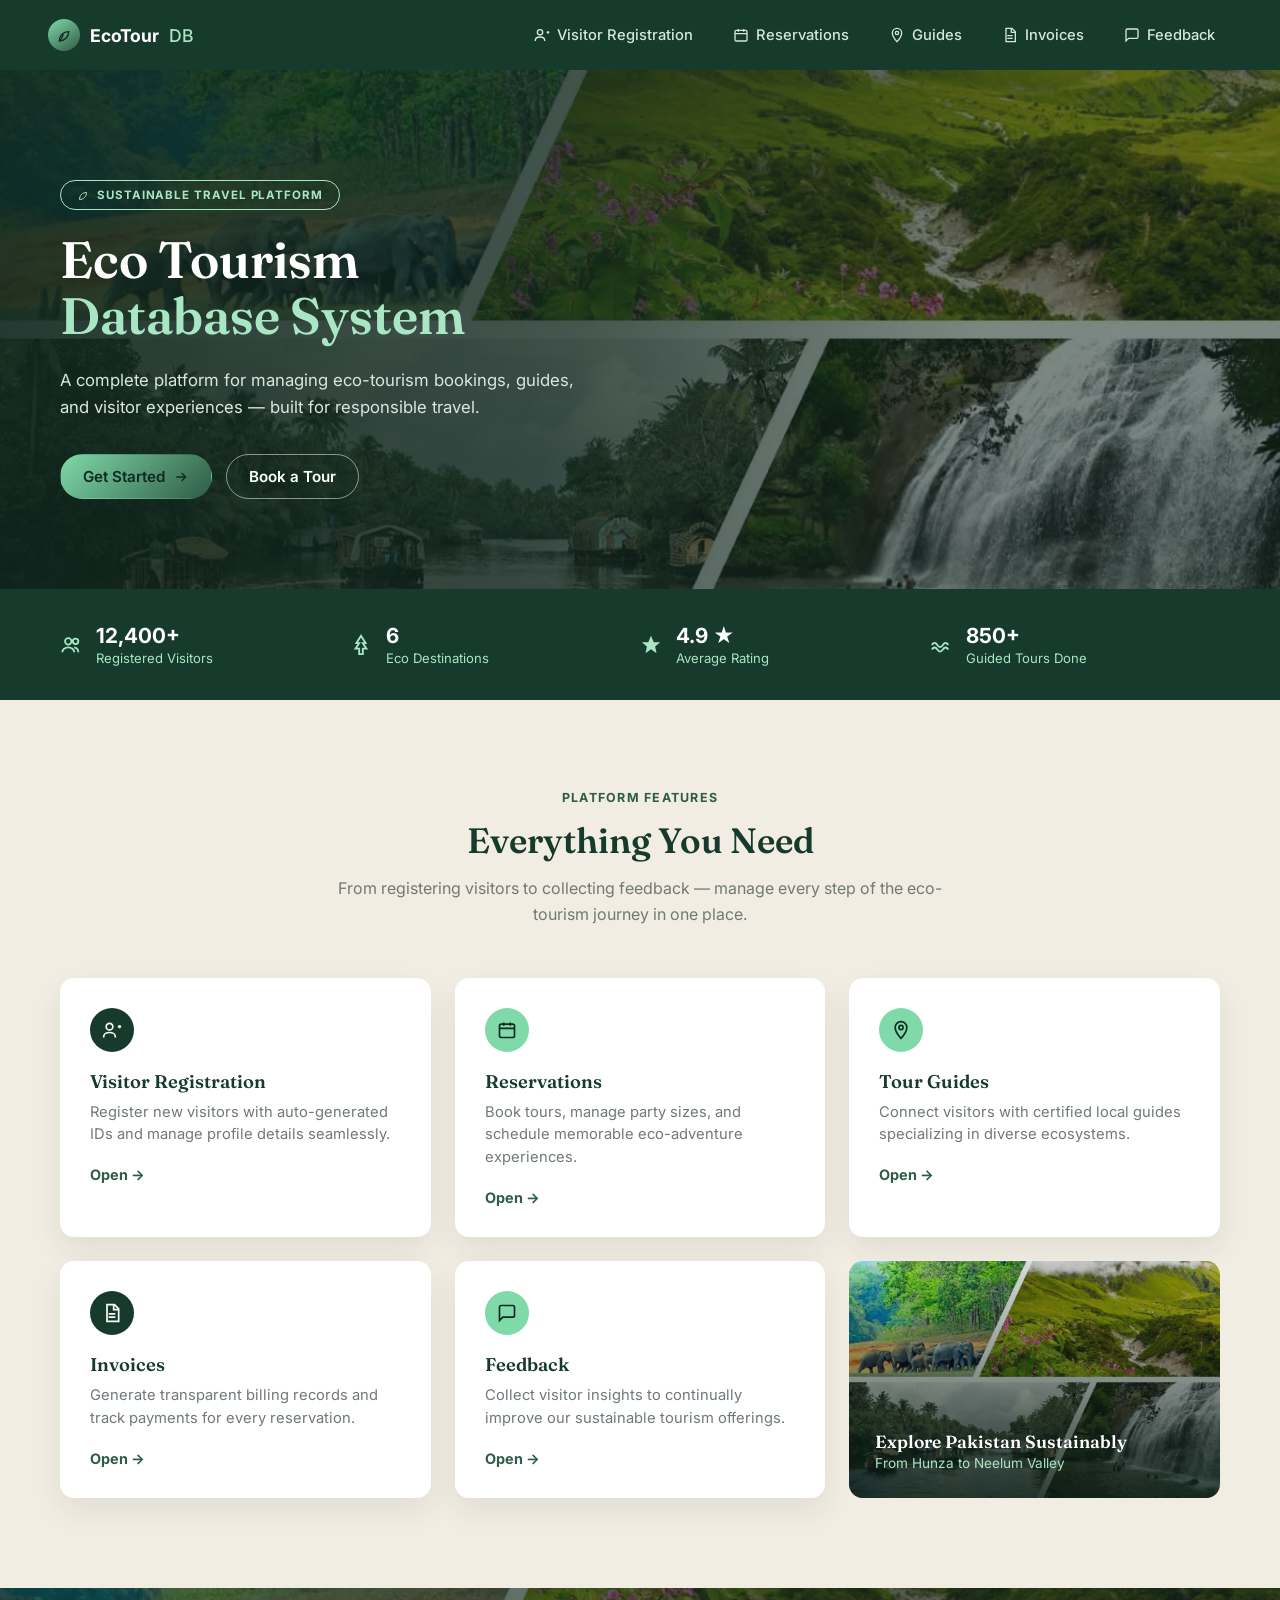
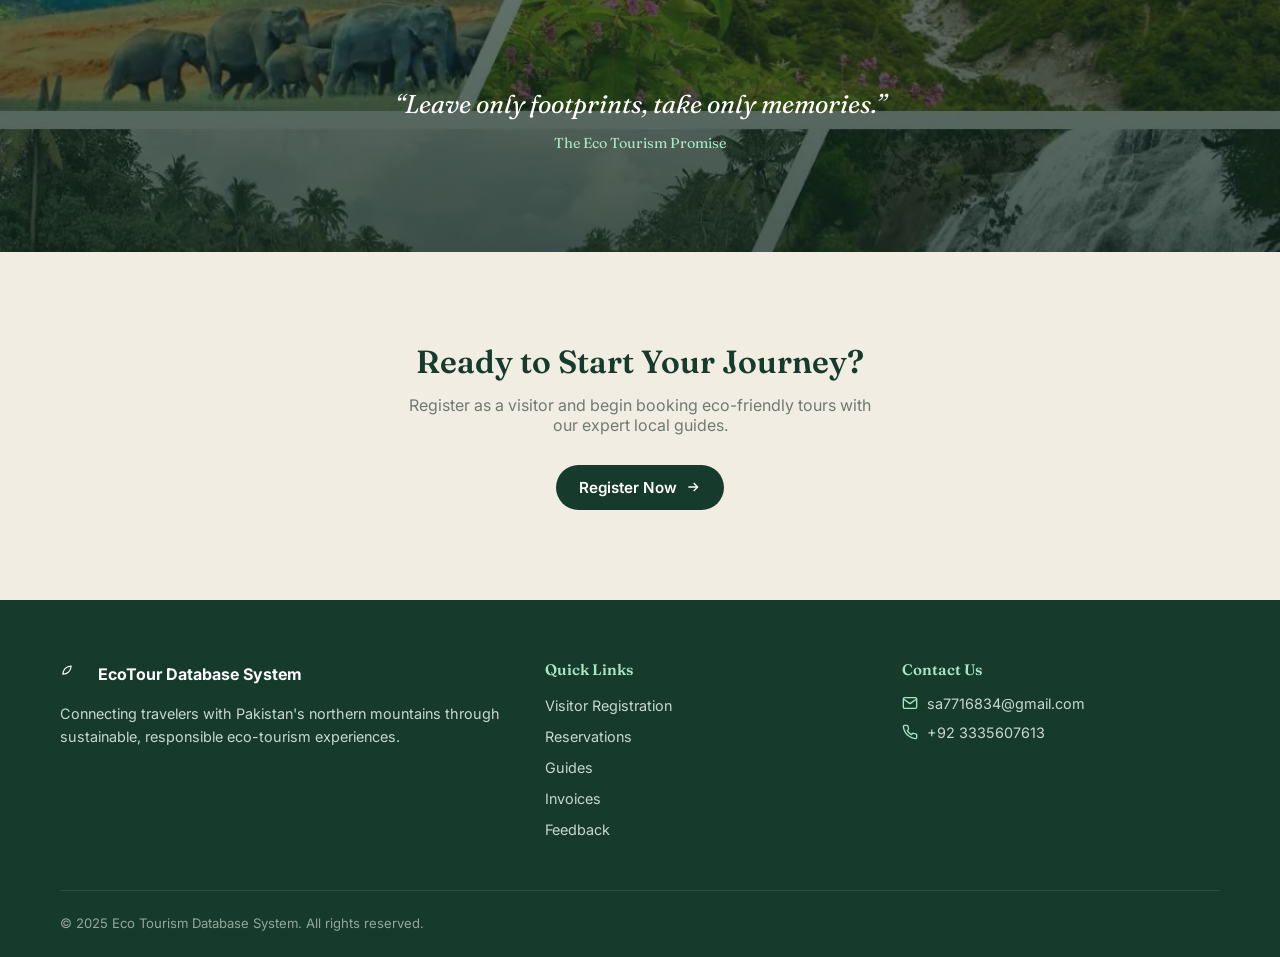
==== index.html @ 6be3ad6a "add project files" ====
<!DOCTYPE html>
<html lang="en">
<head>
<meta charset="UTF-8">
<meta name="viewport" content="width=device-width, initial-scale=1.0">
<title>EcoTourDB — Eco Tourism Database System</title>
<link rel="stylesheet" href="styles.css">
</head>
<body>

<!-- ===== Navbar ===== -->
<nav class="navbar">
  <a href="index.html" class="nav-logo">
    <span class="logo-mark">
      <svg width="16" height="16" viewBox="0 0 24 24" fill="none" stroke="currentColor" stroke-width="2"><path d="M5 21c0-8 6-14 14-14 0 8-6 14-14 14z"/><path d="M5 21c3-3 5-6 6-10"/></svg>
    </span>
    EcoTour<span class="db-suffix">DB</span>
  </a>
  <ul class="nav-links">
    <li><a href="visitor.html"><svg viewBox="0 0 24 24" fill="none" stroke="currentColor" stroke-width="2"><circle cx="9" cy="8" r="4"/><path d="M2 21v-1c0-3 3-5 7-5s7 2 7 5v1"/><path d="M19 8h4M21 6v4"/></svg>Visitor Registration</a></li>
    <li><a href="reservation.html"><svg viewBox="0 0 24 24" fill="none" stroke="currentColor" stroke-width="2"><rect x="3" y="5" width="18" height="16" rx="2"/><path d="M3 10h18M8 3v4M16 3v4"/></svg>Reservations</a></li>
    <li><a href="guides.html"><svg viewBox="0 0 24 24" fill="none" stroke="currentColor" stroke-width="2"><path d="M12 22s7-7.5 7-13a7 7 0 10-14 0c0 5.5 7 13 7 13z"/><circle cx="12" cy="9" r="2.5"/></svg>Guides</a></li>
    <li><a href="invoices.html"><svg viewBox="0 0 24 24" fill="none" stroke="currentColor" stroke-width="2"><path d="M6 2h9l5 5v15H6z"/><path d="M14 2v6h6M8 13h8M8 17h8"/></svg>Invoices</a></li>
    <li><a href="feedback.html"><svg viewBox="0 0 24 24" fill="none" stroke="currentColor" stroke-width="2"><path d="M21 15a2 2 0 01-2 2H7l-4 4V5a2 2 0 012-2h14a2 2 0 012 2z"/></svg>Feedback</a></li>
  </ul>
</nav>

<!-- ===== Hero ===== -->
<header class="hero" style="background-image:url('assets/Eco-Tourism.webp')">
  <div class="hero-content">
    <span class="badge-pill">
      <svg width="12" height="12" viewBox="0 0 24 24" fill="none" stroke="currentColor" stroke-width="2"><path d="M5 21c0-8 6-14 14-14 0 8-6 14-14 14z"/></svg>
      SUSTAINABLE TRAVEL PLATFORM
    </span>
    <h1>Eco Tourism<span class="mint-line">Database System</span></h1>
    <p class="lead">A complete platform for managing eco-tourism bookings, guides, and visitor experiences — built for responsible travel.</p>
    <div class="hero-actions">
      <a href="visitor.html" class="btn btn-solid-mint">Get Started
        <svg viewBox="0 0 24 24" fill="none" stroke="currentColor" stroke-width="2"><path d="M5 12h14M13 6l6 6-6 6"/></svg>
      </a>
      <a href="reservation.html" class="btn btn-outline-white">Book a Tour</a>
    </div>
  </div>
</header>

<!-- ===== Stats bar ===== -->
<section class="stats-bar">
  <div class="stat">
    <svg viewBox="0 0 24 24" fill="none" stroke="currentColor" stroke-width="2"><circle cx="9" cy="8" r="3.5"/><path d="M2.5 20c0-3 3-5.5 6.5-5.5s6.5 2.5 6.5 5.5"/><circle cx="17" cy="8" r="3"/><path d="M15.5 14.7c2.7.6 4.5 2.7 4.5 5.3"/></svg>
    <div><div class="stat-number">12,400+</div><div class="stat-label">Registered Visitors</div></div>
  </div>
  <div class="stat">
    <svg viewBox="0 0 24 24" fill="none" stroke="currentColor" stroke-width="2"><path d="M12 2l5 8h-3l4 6h-4v6h-4v-6H6l4-6H7z"/></svg>
    <div><div class="stat-number">6</div><div class="stat-label">Eco Destinations</div></div>
  </div>
  <div class="stat">
    <svg viewBox="0 0 24 24" fill="currentColor"><path d="M12 2l3 7h7l-5.5 4.5L18 21l-6-4.5L6 21l1.5-7.5L2 9h7z"/></svg>
    <div><div class="stat-number">4.9 ★</div><div class="stat-label">Average Rating</div></div>
  </div>
  <div class="stat">
    <svg viewBox="0 0 24 24" fill="none" stroke="currentColor" stroke-width="2"><path d="M2 12c2-3 4-3 6 0s4 3 6 0 4-3 6 0"/><path d="M2 17c2-3 4-3 6 0s4 3 6 0 4-3 6 0"/></svg>
    <div><div class="stat-number">850+</div><div class="stat-label">Guided Tours Done</div></div>
  </div>
</section>

<!-- ===== Features ===== -->
<section class="section section-cream">
  <div class="section-header">
    <span class="eyebrow">PLATFORM FEATURES</span>
    <h2>Everything You Need</h2>
    <p>From registering visitors to collecting feedback — manage every step of the eco-tourism journey in one place.</p>
  </div>
  <div class="feature-grid">
    <a href="visitor.html" class="feature-card">
      <div class="feature-icon icon-dark"><svg viewBox="0 0 24 24" fill="none" stroke="currentColor" stroke-width="2"><circle cx="9" cy="8" r="4"/><path d="M2 21v-1c0-3 3-5 7-5s7 2 7 5v1"/><path d="M19 8h4M21 6v4"/></svg></div>
      <h3>Visitor Registration</h3>
      <p>Register new visitors with auto-generated IDs and manage profile details seamlessly.</p>
      <span class="open-link">Open →</span>
    </a>
    <a href="reservation.html" class="feature-card">
      <div class="feature-icon icon-mint"><svg viewBox="0 0 24 24" fill="none" stroke="currentColor" stroke-width="2"><rect x="3" y="5" width="18" height="16" rx="2"/><path d="M3 10h18M8 3v4M16 3v4"/></svg></div>
      <h3>Reservations</h3>
      <p>Book tours, manage party sizes, and schedule memorable eco-adventure experiences.</p>
      <span class="open-link">Open →</span>
    </a>
    <a href="guides.html" class="feature-card">
      <div class="feature-icon icon-mint"><svg viewBox="0 0 24 24" fill="none" stroke="currentColor" stroke-width="2"><path d="M12 22s7-7.5 7-13a7 7 0 10-14 0c0 5.5 7 13 7 13z"/><circle cx="12" cy="9" r="2.5"/></svg></div>
      <h3>Tour Guides</h3>
      <p>Connect visitors with certified local guides specializing in diverse ecosystems.</p>
      <span class="open-link">Open →</span>
    </a>
    <a href="invoices.html" class="feature-card">
      <div class="feature-icon icon-dark"><svg viewBox="0 0 24 24" fill="none" stroke="currentColor" stroke-width="2"><path d="M6 2h9l5 5v15H6z"/><path d="M14 2v6h6M8 13h8M8 17h8"/></svg></div>
      <h3>Invoices</h3>
      <p>Generate transparent billing records and track payments for every reservation.</p>
      <span class="open-link">Open →</span>
    </a>
    <a href="feedback.html" class="feature-card">
      <div class="feature-icon icon-mint"><svg viewBox="0 0 24 24" fill="none" stroke="currentColor" stroke-width="2"><path d="M21 15a2 2 0 01-2 2H7l-4 4V5a2 2 0 012-2h14a2 2 0 012 2z"/></svg></div>
      <h3>Feedback</h3>
      <p>Collect visitor insights to continually improve our sustainable tourism offerings.</p>
      <span class="open-link">Open →</span>
    </a>
    <div class="feature-card-image" style="background-image:url('assets/Eco-Tourism.webp')">
      <div class="fci-content">
        <h3>Explore Pakistan Sustainably</h3>
        <span>From Hunza to Neelum Valley</span>
      </div>
    </div>
  </div>
</section>

<!-- ===== Quote banner ===== -->
<section class="quote-banner" style="background-image:url('assets/Eco-Tourism.webp')">
  <blockquote>
    “Leave only footprints, take only memories.”
    <span class="quote-caption">The Eco Tourism Promise</span>
  </blockquote>
</section>

<!-- ===== CTA ===== -->
<section class="cta-section section-cream">
  <h2>Ready to Start Your Journey?</h2>
  <p>Register as a visitor and begin booking eco-friendly tours with our expert local guides.</p>
  <a href="visitor.html" class="btn btn-solid-dark">Register Now
    <svg viewBox="0 0 24 24" fill="none" stroke="currentColor" stroke-width="2"><path d="M5 12h14M13 6l6 6-6 6"/></svg>
  </a>
</section>

<!-- ===== Footer ===== -->
<footer class="site-footer">
  <div class="footer-grid">
    <div class="footer-col">
      <div class="footer-brand">
        <span class="logo-mark" style="width:28px;height:28px;">
          <svg width="14" height="14" viewBox="0 0 24 24" fill="none" stroke="currentColor" stroke-width="2"><path d="M5 21c0-8 6-14 14-14 0 8-6 14-14 14z"/></svg>
        </span>
        EcoTour Database System
      </div>
      <p>Connecting travelers with Pakistan's northern mountains through sustainable, responsible eco-tourism experiences.</p>
    </div>
    <div class="footer-col">
      <h4>Quick Links</h4>
      <ul>
        <li><a href="visitor.html">Visitor Registration</a></li>
        <li><a href="reservation.html">Reservations</a></li>
        <li><a href="guides.html">Guides</a></li>
        <li><a href="invoices.html">Invoices</a></li>
        <li><a href="feedback.html">Feedback</a></li>
      </ul>
    </div>
    <div class="footer-col">
      <h4>Contact Us</h4>
      <div class="footer-contact-item"><svg viewBox="0 0 24 24" fill="none" stroke="currentColor" stroke-width="2"><rect x="2" y="4" width="20" height="16" rx="2"/><path d="M2 6l10 7 10-7"/></svg>sa7716834@gmail.com</div>
      <div class="footer-contact-item"><svg viewBox="0 0 24 24" fill="none" stroke="currentColor" stroke-width="2"><path d="M22 16.9v3a2 2 0 01-2.2 2 19.8 19.8 0 01-8.6-3.1 19.5 19.5 0 01-6-6A19.8 19.8 0 012.1 4.2 2 2 0 014.1 2h3a2 2 0 012 1.7c.1.9.3 1.8.6 2.7a2 2 0 01-.4 2.1L8 9.9a16 16 0 006 6l1.4-1.4a2 2 0 012.1-.4c.9.3 1.8.5 2.7.6a2 2 0 011.8 2.2z"/></svg>+92 3335607613</div>
    </div>
  </div>
  <div class="footer-bottom">
    <span>© 2025 Eco Tourism Database System. All rights reserved.</span>
  </div>
</footer>

</body>
</html>
---- styles.css ----
/* ============================================
   EcoTourDB — Design System
   ============================================ */

@import url('https://fonts.googleapis.com/css2?family=Fraunces:opsz,wght@9..144,400;9..144,500;9..144,600;9..144,700&family=Inter:wght@400;500;600;700&display=swap');

:root {
  --dark-green: #163a2c;
  --darker-green: #0f2a20;
  --mid-green: #2f5c46;
  --mint: #7fd9a8;
  --mint-soft: #a9e6c4;
  --mint-bg: #dff2e6;
  --cream: #f2ede2;
  --cream-2: #ece5d6;
  --white: #ffffff;
  --ink: #16241d;
  --gray: #6f7a72;
  --border: #e4ddcd;
  --star: #f2a93b;

  --font-display: "Fraunces", serif;
  --font-body: "Inter", sans-serif;

  --radius-sm: 8px;
  --radius-md: 14px;
  --radius-lg: 20px;
  --radius-pill: 999px;

  --shadow-card: 0 12px 30px rgba(15, 42, 32, 0.08);
}

* { box-sizing: border-box; }

html { scroll-behavior: smooth; }

body {
  margin: 0;
  font-family: var(--font-body);
  color: var(--ink);
  background: var(--cream);
  -webkit-font-smoothing: antialiased;
}

h1, h2, h3, h4 {
  font-family: var(--font-display);
  margin: 0;
  color: var(--dark-green);
  font-weight: 600;
}

p { margin: 0; }

a { color: inherit; }

button { font-family: var(--font-body); cursor: pointer; }

img { max-width: 100%; display: block; }

.visually-hidden {
  position: absolute;
  width: 1px; height: 1px;
  overflow: hidden;
  clip: rect(0 0 0 0);
}

/* ---------- Navbar ---------- */

.navbar {
  background: var(--dark-green);
  display: flex;
  align-items: center;
  justify-content: space-between;
  padding: 16px 48px;
  position: sticky;
  top: 0;
  z-index: 50;
}

.nav-logo {
  display: flex;
  align-items: center;
  gap: 10px;
  color: var(--white);
  font-weight: 700;
  font-size: 1.1rem;
  text-decoration: none;
}

.nav-logo .logo-mark {
  width: 32px;
  height: 32px;
  border-radius: 50%;
  background: linear-gradient(145deg, var(--mint), var(--mid-green));
  display: flex;
  align-items: center;
  justify-content: center;
  color: var(--darker-green);
  flex-shrink: 0;
}

.nav-logo .db-suffix {
  color: var(--mint-soft);
  font-weight: 500;
}

.nav-links {
  display: flex;
  align-items: center;
  gap: 6px;
  list-style: none;
  margin: 0;
  padding: 0;
}

.nav-links a {
  display: flex;
  align-items: center;
  gap: 7px;
  text-decoration: none;
  color: #d7e6dc;
  font-size: 0.92rem;
  font-weight: 500;
  padding: 9px 16px;
  border-radius: var(--radius-pill);
  border: 1px solid transparent;
  transition: background 0.15s ease, border-color 0.15s ease, color 0.15s ease;
}

.nav-links a:hover {
  color: var(--white);
  background: rgba(255,255,255,0.06);
}

.nav-links a.active {
  color: var(--white);
  border-color: var(--mint-soft);
  background: rgba(127, 217, 168, 0.08);
}

.nav-links svg { width: 16px; height: 16px; }

/* ---------- Buttons ---------- */

.btn {
  display: inline-flex;
  align-items: center;
  gap: 8px;
  border-radius: var(--radius-pill);
  padding: 12px 22px;
  font-weight: 600;
  font-size: 0.95rem;
  text-decoration: none;
  border: 1px solid transparent;
  transition: transform 0.15s ease, background 0.15s ease, opacity 0.15s ease;
}

.btn svg { width: 16px; height: 16px; }

.btn-solid-mint {
  background: linear-gradient(135deg, var(--mint), var(--mid-green));
  color: var(--darker-green);
}
.btn-solid-mint:hover { transform: translateY(-1px); opacity: 0.95; }

.btn-outline-white {
  background: transparent;
  color: var(--white);
  border-color: rgba(255,255,255,0.5);
}
.btn-outline-white:hover { background: rgba(255,255,255,0.08); }

.btn-solid-dark {
  background: var(--dark-green);
  color: var(--white);
}
.btn-solid-dark:hover { background: var(--darker-green); }

.btn-outline-dark {
  background: var(--white);
  color: var(--ink);
  border-color: var(--border);
}
.btn-outline-dark:hover { background: var(--cream); }

.btn-block { width: 100%; justify-content: center; }

/* ---------- Hero (home) ---------- */

.hero {
  position: relative;
  padding: 110px 60px 90px;
  color: var(--white);
  background-size: cover;
  background-position: center;
  overflow: hidden;
}

.hero::before {
  content: "";
  position: absolute;
  inset: 0;
  background: linear-gradient(100deg, rgba(15,38,29,0.92) 0%, rgba(15,38,29,0.78) 45%, rgba(15,38,29,0.55) 75%);
}

.hero-content { position: relative; max-width: 640px; }

.badge-pill {
  display: inline-flex;
  align-items: center;
  gap: 8px;
  border: 1px solid var(--mint-soft);
  color: var(--mint-soft);
  font-size: 0.72rem;
  letter-spacing: 0.08em;
  font-weight: 700;
  padding: 7px 16px;
  border-radius: var(--radius-pill);
  margin-bottom: 22px;
}

.hero h1 {
  font-size: 3.2rem;
  line-height: 1.1;
  color: var(--white);
}

.hero h1 .mint-line { color: var(--mint-soft); display: block; }

.hero p.lead {
  margin-top: 22px;
  font-size: 1.05rem;
  line-height: 1.6;
  color: #dbe6e0;
  max-width: 520px;
}

.hero-actions {
  display: flex;
  gap: 14px;
  margin-top: 34px;
}

/* ---------- Stats bar ---------- */

.stats-bar {
  background: var(--dark-green);
  display: grid;
  grid-template-columns: repeat(4, 1fr);
  padding: 34px 60px;
  position: relative;
}

.stat {
  display: flex;
  align-items: center;
  gap: 14px;
  color: var(--white);
}

.stat svg { width: 22px; height: 22px; color: var(--mint-soft); flex-shrink: 0; }

.stat .stat-number { font-size: 1.3rem; font-weight: 700; }
.stat .stat-label { font-size: 0.82rem; color: var(--mint-soft); margin-top: 2px; }

/* ---------- Section shells ---------- */

.section {
  padding: 90px 60px;
}

.section-cream { background: var(--cream); }

.section-header {
  text-align: center;
  max-width: 620px;
  margin: 0 auto 50px;
}

.eyebrow {
  display: block;
  color: var(--mid-green);
  font-size: 0.78rem;
  font-weight: 700;
  letter-spacing: 0.1em;
  margin-bottom: 14px;
}

.section-header h2 { font-size: 2.2rem; }

.section-header p {
  margin-top: 14px;
  color: var(--gray);
  font-size: 1rem;
  line-height: 1.6;
}

/* ---------- Feature cards ---------- */

.feature-grid {
  display: grid;
  grid-template-columns: repeat(3, 1fr);
  gap: 24px;
  max-width: 1180px;
  margin: 0 auto;
}

.feature-card {
  background: var(--white);
  border-radius: var(--radius-md);
  padding: 30px;
  box-shadow: var(--shadow-card);
  text-decoration: none;
  color: var(--ink);
  display: block;
}

.feature-icon {
  width: 44px;
  height: 44px;
  border-radius: 50%;
  display: flex;
  align-items: center;
  justify-content: center;
  margin-bottom: 18px;
  color: var(--white);
}

.feature-icon svg { width: 20px; height: 20px; }

.icon-dark { background: var(--dark-green); }
.icon-mint { background: var(--mint); color: var(--darker-green); }

.feature-card h3 { font-size: 1.15rem; margin-bottom: 8px; }

.feature-card p {
  color: var(--gray);
  font-size: 0.92rem;
  line-height: 1.55;
  margin-bottom: 18px;
}

.feature-card .open-link {
  color: var(--mid-green);
  font-weight: 700;
  font-size: 0.9rem;
}

.feature-card-image {
  position: relative;
  border-radius: var(--radius-md);
  overflow: hidden;
  min-height: 200px;
  background-size: cover;
  background-position: center;
  display: flex;
  align-items: flex-end;
  padding: 26px;
  color: var(--white);
}

.feature-card-image::before {
  content: "";
  position: absolute; inset: 0;
  background: linear-gradient(0deg, rgba(10,30,22,0.85), rgba(10,30,22,0.15));
}

.feature-card-image .fci-content { position: relative; z-index: 1; }
.feature-card-image h3 { color: var(--white); font-size: 1.1rem; }
.feature-card-image span { color: var(--mint-soft); font-size: 0.85rem; }

/* ---------- Quote banner ---------- */

.quote-banner {
  position: relative;
  padding: 100px 40px;
  background-size: cover;
  background-position: center;
  text-align: center;
  color: var(--white);
}

.quote-banner::before {
  content: "";
  position: absolute; inset: 0;
  background: linear-gradient(180deg, rgba(15,38,29,0.65), rgba(15,38,29,0.75));
}

.quote-banner blockquote {
  position: relative;
  font-family: var(--font-display);
  font-style: italic;
  font-size: 1.6rem;
  max-width: 700px;
  margin: 0 auto;
}

.quote-banner .quote-caption {
  position: relative;
  display: block;
  margin-top: 14px;
  color: var(--mint-soft);
  font-size: 0.9rem;
  font-style: normal;
}

/* ---------- CTA section ---------- */

.cta-section {
  text-align: center;
  padding: 90px 60px;
}

.cta-section h2 { font-size: 2rem; }

.cta-section p {
  color: var(--gray);
  margin-top: 14px;
  max-width: 480px;
  margin-left: auto;
  margin-right: auto;
}

.cta-section .btn { margin-top: 30px; }

/* ---------- Footer ---------- */

.site-footer {
  background: var(--dark-green);
  color: #c9d8cf;
  padding: 60px 60px 26px;
}

.footer-grid {
  display: grid;
  grid-template-columns: 1.4fr 1fr 1fr;
  gap: 40px;
  max-width: 1180px;
  margin: 0 auto;
  padding-bottom: 40px;
}

.footer-brand {
  display: flex;
  align-items: center;
  gap: 10px;
  color: var(--white);
  font-weight: 700;
  margin-bottom: 14px;
}

.footer-col p { font-size: 0.9rem; line-height: 1.6; }

.footer-col h4 {
  color: var(--mint-soft);
  font-size: 0.95rem;
  margin-bottom: 16px;
}

.footer-col ul { list-style: none; margin: 0; padding: 0; }
.footer-col ul li { margin-bottom: 11px; }
.footer-col ul a { text-decoration: none; color: #c9d8cf; font-size: 0.9rem; }
.footer-col ul a:hover { color: var(--white); }

.footer-contact-item {
  display: flex;
  align-items: center;
  gap: 9px;
  margin-bottom: 12px;
  font-size: 0.9rem;
}
.footer-contact-item svg { width: 16px; height: 16px; color: var(--mint-soft); flex-shrink: 0; }

.footer-bottom {
  max-width: 1180px;
  margin: 0 auto;
  padding-top: 24px;
  border-top: 1px solid rgba(255,255,255,0.1);
  display: flex;
  justify-content: space-between;
  font-size: 0.82rem;
  color: #93a89c;
}

/* ============================================
   Wizard / form pages
   ============================================ */

.split-page {
  display: flex;
  min-height: 640px;
}

.split-visual {
  flex: 0 0 40%;
  position: relative;
  padding: 40px;
  display: flex;
  flex-direction: column;
  justify-content: flex-end;
  color: var(--white);
  overflow: hidden;
  background-size: cover !important;
  background-position: center !important;
  background-repeat: no-repeat !important;
}

.split-visual::before {
  content: "";
  position: absolute;
  inset: 0;
  background: linear-gradient(180deg, rgba(16, 42, 32, 0.18) 0%, rgba(16, 42, 32, 0.56) 54%, rgba(16, 42, 32, 0.82) 100%);
  pointer-events: none;
}

.split-visual .visual-icon {
  width: 46px;
  height: 46px;
  border-radius: 50%;
  background: rgba(127,217,168,0.25);
  border: 1px solid rgba(127,217,168,0.5);
  display: flex;
  align-items: center;
  justify-content: center;
  margin-bottom: 22px;
  position: relative;
  z-index: 1;
}
.split-visual .visual-icon svg { width: 20px; height: 20px; color: var(--mint-soft); }

.split-visual h1 { position: relative; z-index: 1; color: var(--white); font-size: 1.9rem; }
.split-visual p { position: relative; z-index: 1; color: #d9ebe0; margin-top: 8px; font-size: 0.95rem; max-width: 320px; }

.split-form {
  flex: 1;
  display: flex;
  align-items: center;
  justify-content: center;
  padding: 60px 40px;
  background: var(--cream);
}

.form-card {
  background: var(--white);
  border-radius: var(--radius-lg);
  padding: 36px;
  max-width: 460px;
  width: 100%;
  box-shadow: var(--shadow-card);
}

.form-card-header {
  border-bottom: 1px solid var(--border);
  padding-bottom: 16px;
  margin-bottom: 22px;
}

.form-card-header h2 { font-size: 1.35rem; }
.form-card-header .step-label {
  color: var(--gray);
  font-size: 0.85rem;
  margin-top: 4px;
  display: block;
}

.field { margin-bottom: 18px; }

.field label {
  display: block;
  font-weight: 600;
  font-size: 0.88rem;
  color: var(--ink);
  margin-bottom: 8px;
}

.field input,
.field textarea {
  width: 100%;
  padding: 12px 14px;
  border: 1px solid var(--border);
  border-radius: var(--radius-sm);
  font-family: var(--font-body);
  font-size: 0.95rem;
  color: var(--ink);
  background: var(--white);
}

.field input::placeholder,
.field textarea::placeholder { color: #a9a297; }

.field input:focus,
.field textarea:focus {
  outline: none;
  border-color: var(--mint);
  box-shadow: 0 0 0 3px rgba(127,217,168,0.25);
}

.field input.readonly-field {
  background: var(--mint-bg);
  border-color: var(--mint-soft);
  color: var(--dark-green);
  font-weight: 600;
}

.field-amount { position: relative; }
.field-amount .currency-prefix {
  position: absolute;
  left: 14px; top: 50%;
  transform: translateY(-50%);
  color: var(--gray);
  font-weight: 600;
  pointer-events: none;
}
.field-amount input { padding-left: 28px; }

.info-box {
  display: flex;
  align-items: flex-start;
  gap: 12px;
  background: var(--mint-bg);
  border-radius: var(--radius-md);
  padding: 16px;
  margin-top: 20px;
}

.info-box .info-icon {
  width: 26px; height: 26px;
  border-radius: 50%;
  background: var(--dark-green);
  color: var(--white);
  display: flex; align-items: center; justify-content: center;
  flex-shrink: 0;
  font-size: 0.85rem;
}
.info-box .info-icon svg { width: 14px; height: 14px; }

.info-box strong { display: block; font-size: 0.88rem; color: var(--dark-green); margin-bottom: 3px; }
.info-box p, .info-box li { font-size: 0.85rem; color: var(--mid-green); line-height: 1.5; }
.info-box ul { margin: 4px 0 0; padding-left: 16px; }

.form-actions {
  display: flex;
  justify-content: space-between;
  margin-top: 26px;
}

/* Star rating */
.star-rating {
  display: flex;
  gap: 6px;
  font-size: 1.6rem;
  margin-bottom: 4px;
}
.star-rating .star {
  cursor: pointer;
  color: var(--border);
  transition: color 0.1s ease;
}
.star-rating .star.filled,
.star-rating .star:hover,
.star-rating .star:hover ~ .star { color: var(--star); }

/* ---------- Thank you page ---------- */

.thankyou-wrap {
  min-height: 640px;
  display: flex;
  flex-direction: column;
  align-items: center;
  justify-content: center;
  text-align: center;
  padding: 80px 24px;
}

.thankyou-icon {
  position: relative;
  width: 92px; height: 92px;
  border-radius: 50%;
  background: linear-gradient(145deg, var(--mid-green), var(--dark-green));
  display: flex; align-items: center; justify-content: center;
  margin-bottom: 26px;
}
.thankyou-icon svg { width: 40px; height: 40px; color: var(--white); }
.thankyou-icon .leaf-badge {
  position: absolute;
  top: -8px; right: -8px;
  width: 30px; height: 30px;
  border-radius: 50%;
  background: var(--mint);
  display: flex; align-items: center; justify-content: center;
  color: var(--darker-green);
  border: 3px solid var(--cream);
}
.thankyou-icon .leaf-badge svg { width: 14px; height: 14px; }

.thankyou-wrap h1 { font-size: 2rem; }
.thankyou-wrap > p.subtitle { margin-top: 12px; color: var(--gray); font-size: 1rem; }
.thankyou-wrap > p.detail {
  margin-top: 8px;
  color: var(--gray);
  max-width: 520px;
  font-size: 0.92rem;
  line-height: 1.6;
}

.next-steps-box {
  text-align: left;
  background: var(--mint-bg);
  border-radius: var(--radius-md);
  padding: 26px;
  max-width: 480px;
  width: 100%;
  margin-top: 30px;
}
.next-steps-box strong { display: block; color: var(--dark-green); margin-bottom: 14px; font-size: 0.95rem; }
.next-steps-box ol { list-style: none; margin: 0; padding: 0; }
.next-steps-box li {
  display: flex;
  align-items: center;
  gap: 12px;
  font-size: 0.9rem;
  color: var(--mid-green);
  margin-bottom: 12px;
}
.next-steps-box li:last-child { margin-bottom: 0; }
.next-steps-box .step-num {
  width: 22px; height: 22px;
  border-radius: 50%;
  background: var(--dark-green);
  color: var(--white);
  font-size: 0.75rem;
  font-weight: 700;
  display: flex; align-items: center; justify-content: center;
  flex-shrink: 0;
}

.thankyou-wrap .btn { margin-top: 34px; }

/* ---------- SVG scenic panels (per-page themes) ---------- */

.scene-forest { background: linear-gradient(160deg, #1c4a35 0%, #123425 60%, #0c2419 100%); }
.scene-mountains { background: linear-gradient(160deg, #21463a 0%, #163329 55%, #0e2620 100%); }
.scene-path { background: linear-gradient(160deg, #234f3a 0%, #163629 55%, #0d2a1f 100%); }
.scene-water { background: linear-gradient(160deg, #1d4438 0%, #123128 55%, #0b241d 100%); }
.scene-hills { background: linear-gradient(160deg, #2a5a3c 0%, #17402c 55%, #0e2b1d 100%); }

.scene-decor {
  position: absolute; inset: 0;
  opacity: 0.5;
}

/* ---------- Responsive ---------- */

@media (max-width: 900px) {
  .split-page { flex-direction: column; }
  .split-visual { flex: none; padding: 30px; min-height: 220px; }
  .feature-grid { grid-template-columns: 1fr; }
  .footer-grid { grid-template-columns: 1fr; }
  .stats-bar { grid-template-columns: repeat(2, 1fr); gap: 20px; }
  .navbar { flex-direction: column; gap: 12px; padding: 16px 20px; }
  .nav-links { flex-wrap: wrap; justify-content: center; }
  .hero { padding: 70px 24px; }
  .hero h1 { font-size: 2.2rem; }
  .section { padding: 60px 24px; }
}
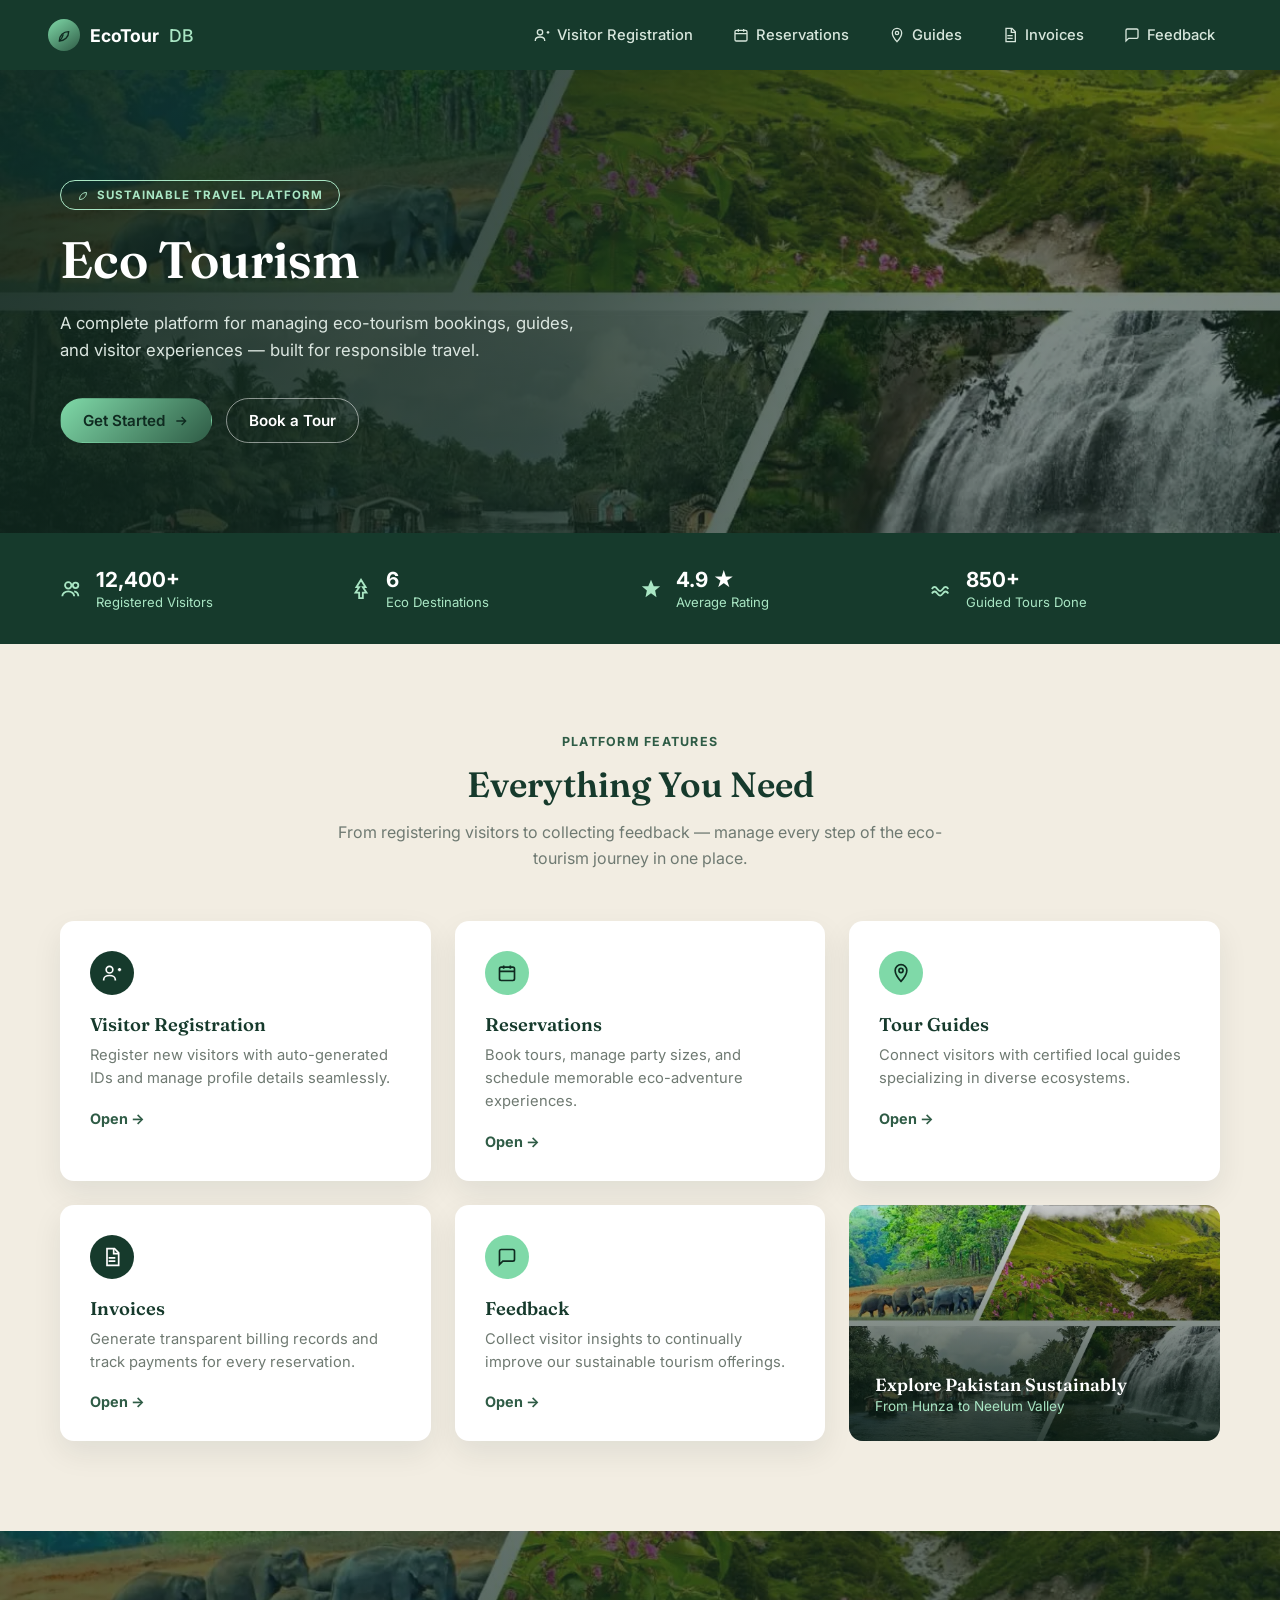
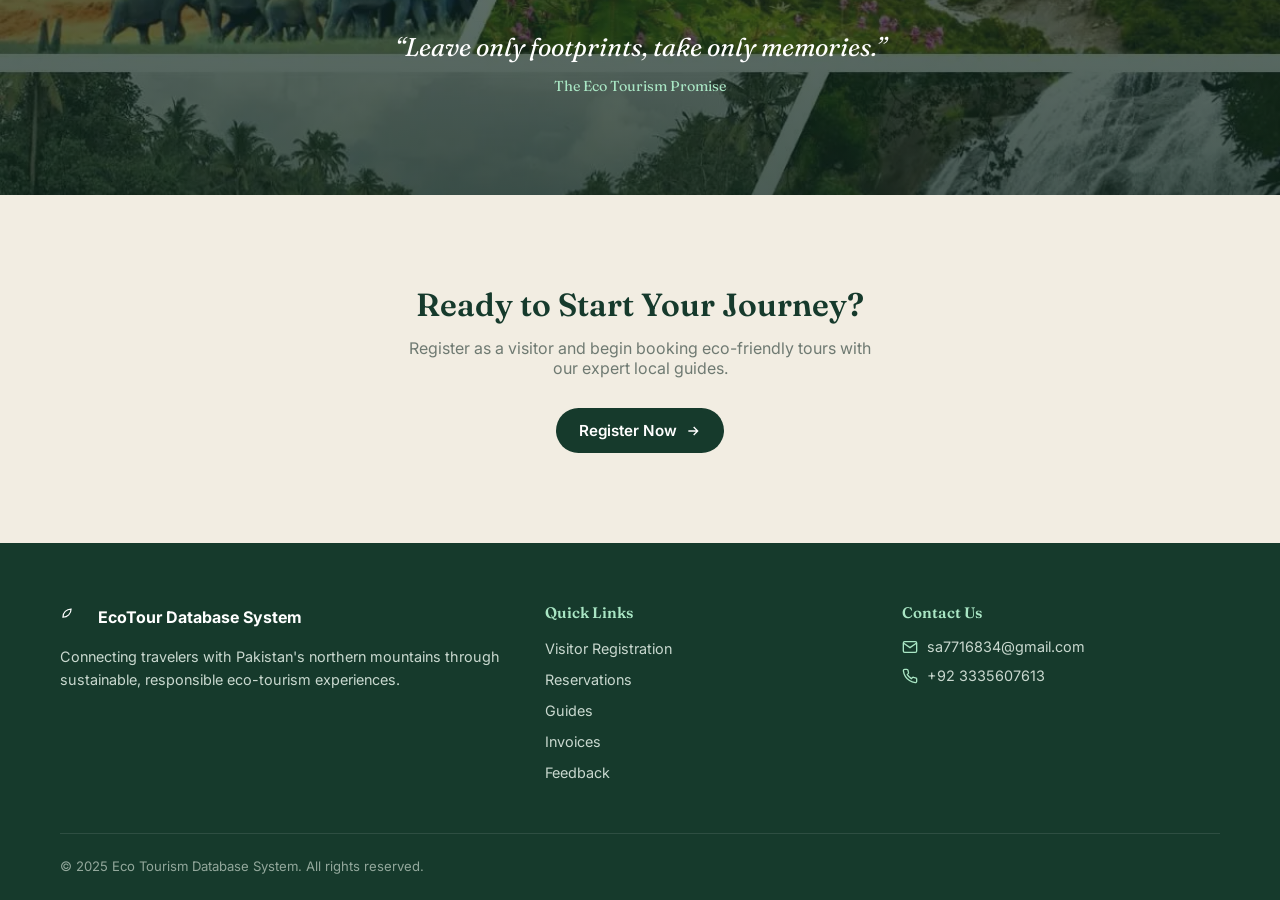
==== commit 143db7ac: "Add new updates" ====
--- a/index.html
+++ b/index.html
@@ -3,7 +3,7 @@
 <head>
 <meta charset="UTF-8">
 <meta name="viewport" content="width=device-width, initial-scale=1.0">
-<title>EcoTourDB — Eco Tourism Database System</title>
+<title>EcoTourDB — Eco Tourism</title>
 <link rel="stylesheet" href="styles.css">
 </head>
 <body>
@@ -32,7 +32,7 @@
       <svg width="12" height="12" viewBox="0 0 24 24" fill="none" stroke="currentColor" stroke-width="2"><path d="M5 21c0-8 6-14 14-14 0 8-6 14-14 14z"/></svg>
       SUSTAINABLE TRAVEL PLATFORM
     </span>
-    <h1>Eco Tourism<span class="mint-line">Database System</span></h1>
+    <h1>Eco Tourism<span class="mint-line">   </span></h1>
     <p class="lead">A complete platform for managing eco-tourism bookings, guides, and visitor experiences — built for responsible travel.</p>
     <div class="hero-actions">
       <a href="visitor.html" class="btn btn-solid-mint">Get Started
